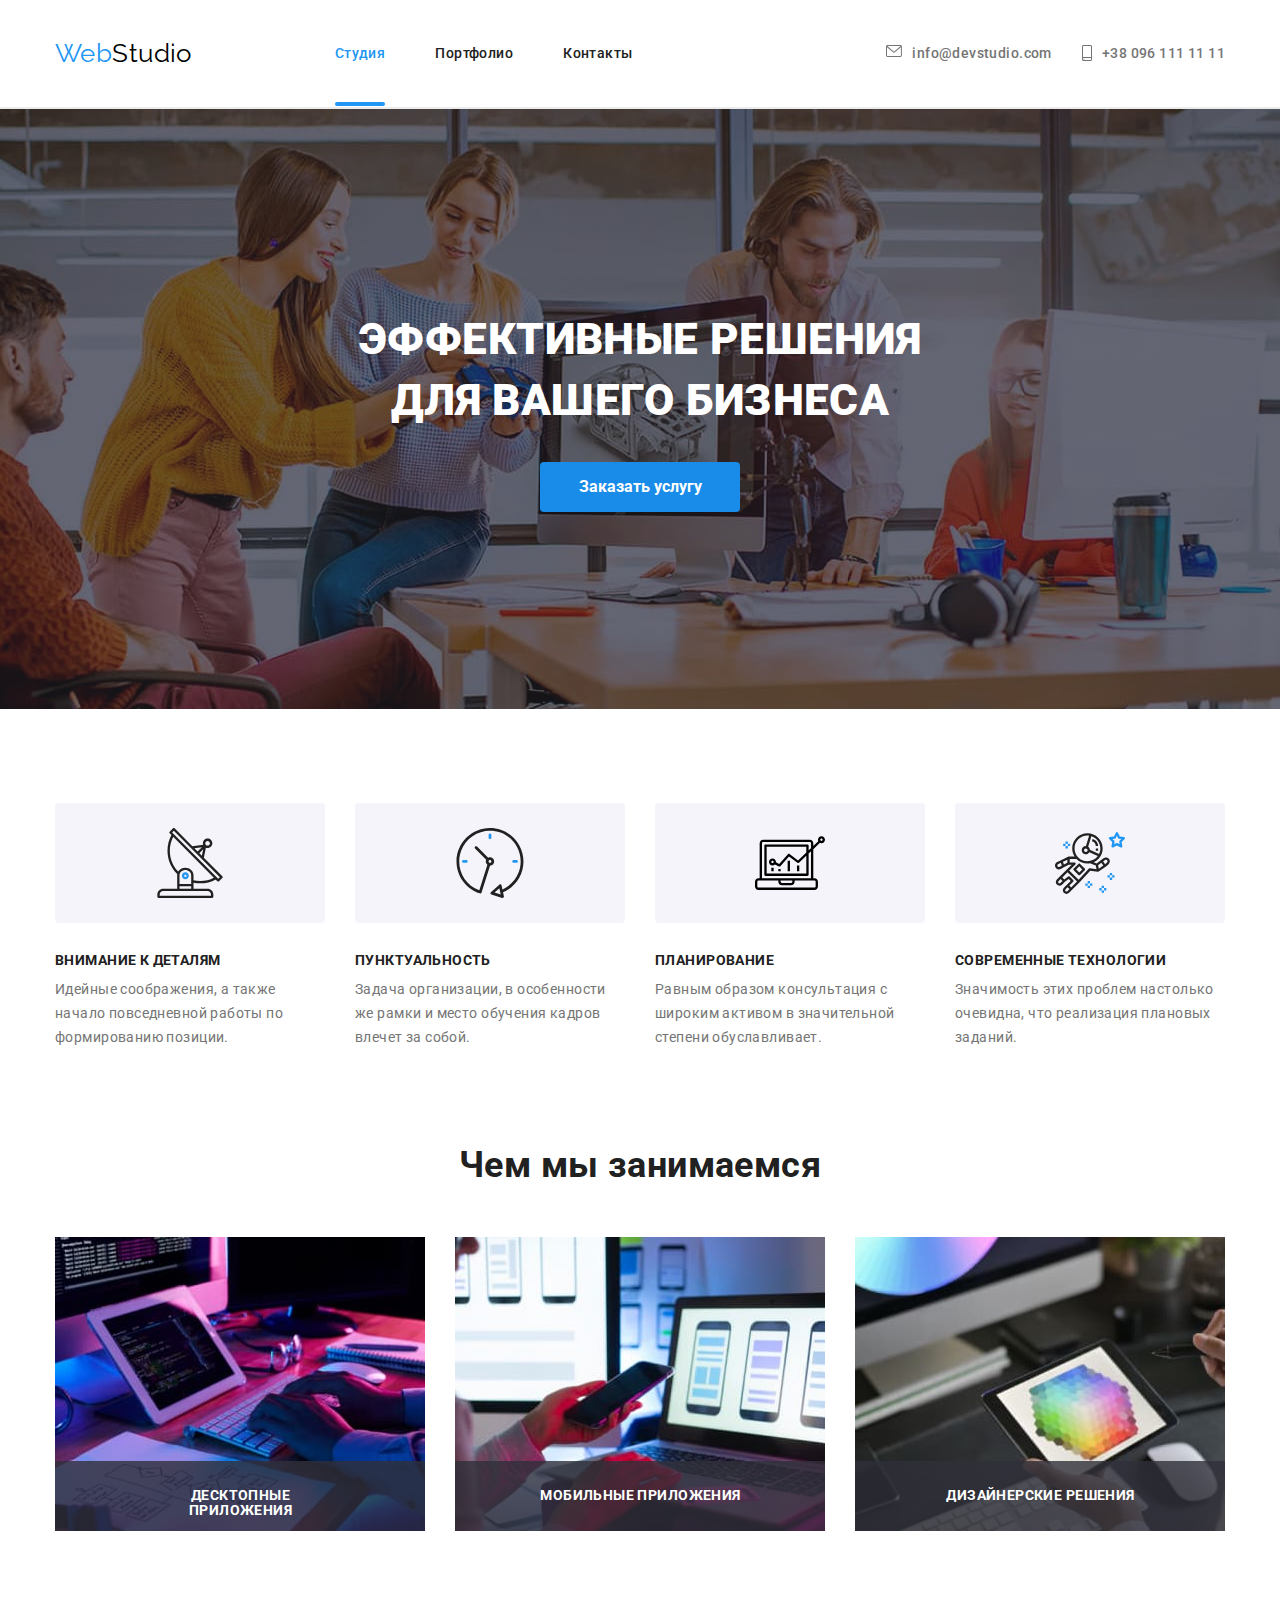
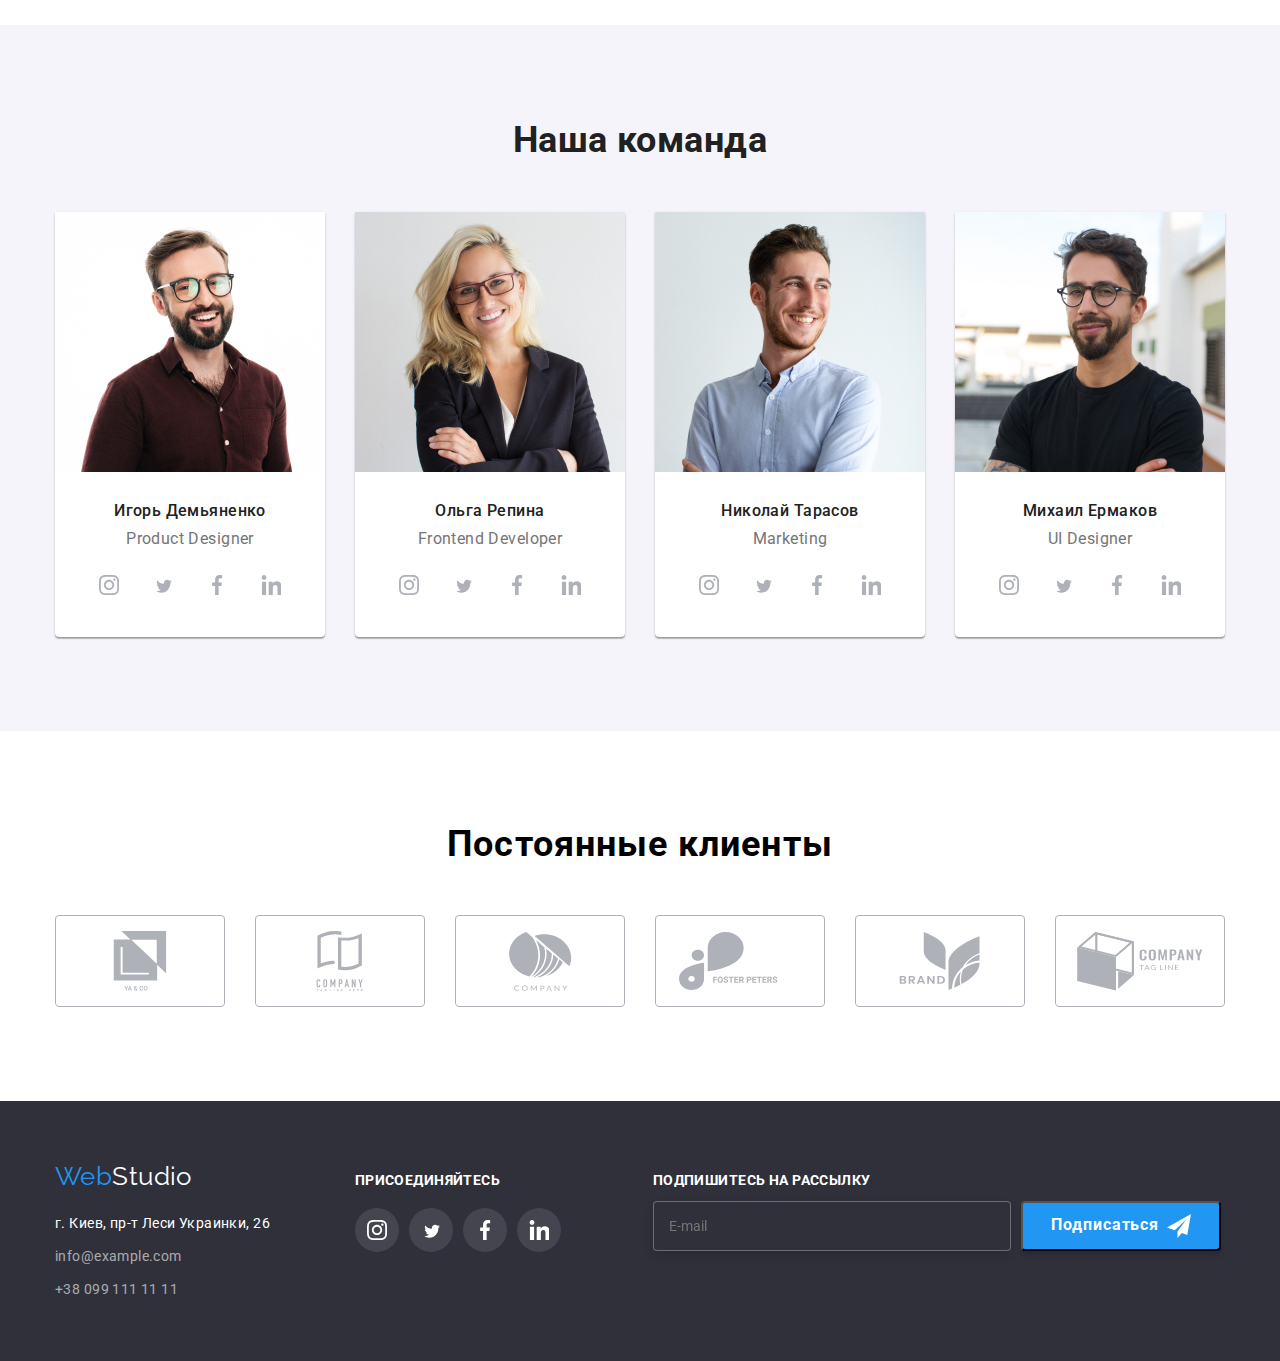
==== index.html @ 9913a334 "Initial commit" ====
<!DOCTYPE html>
<html lang="ru">
    <head>
        <meta charset="UTF-8" />
        <meta http-equiv="X-UA-Compatible" content="IE=edge" />
        <meta name="viewport" content="width=device-width, initial-scale=1.0" />
        <title>Студия</title>
        <link rel="preconnect" href="https://fonts.googleapis.com" />
        <link rel="preconnect" href="https://fonts.gstatic.com" crossorigin />
        <link
            href="https://fonts.googleapis.com/css2?family=Raleway:wght@700&family=Roboto:wght@400;500;700;900&display=swap"
            rel="stylesheet"
        />
        <link
            rel="stylesheet"
            href="https://cdnjs.cloudflare.com/ajax/libs/modern-normalize/1.1.0/modern-normalize.min.css"
        />
        <link rel="stylesheet" href="./css/styles.css" />
    </head>
    <body class="body">
        <!--шапка профиля-->
        <header class="header">
            <div class="container header-container">
                <nav class="main-nav">
                    <a href="./index.html" class="logo"
                        ><span class="accent">Web</span>Studio</a
                    >
                    <ul class="site-nav list">
                        <li class="item">
                            <a href="./index.html" class="link-current link"
                                >Студия</a
                            >
                        </li>
                        <li class="item">
                            <a href="./portfolio.html" class="link">
                                Портфолио</a
                            >
                        </li>
                        <li class="item">
                            <a href="" class="link">Контакты</a>
                        </li>
                    </ul>
                </nav>
                <ul class="auth-nav list">
                    <li class="auth-item">
                        <a href="mailto:info@devstudio.com" class="mail">
                            <svg class="auth-icon" width="16" height="12">
                                <use
                                    href="./images-studio/icons.svg#icon-mail"
                                ></use></svg
                            >info@devstudio.com</a
                        >
                    </li>
                    <li class="auth-item">
                        <a href="tel:+380961111111" class="phone"
                            ><svg class="auth-icon" width="10" height="16">
                                <use
                                    href="./images-studio/icons.svg#icon-smartphone"
                                ></use></svg
                            >+38 096 111 11 11</a
                        >
                    </li>
                </ul>
            </div>
        </header>
        <!--Герой-->
        <main>
            <div class="overlay-hero">
                <section class="hero">
                    <div class="container hero-container">
                        <h1 class="hero-title">
                            ЭФФЕКТИВНЫЕ РЕШЕНИЯ<br />
                            ДЛЯ ВАШЕГО БИЗНЕСА
                        </h1>
                        <button
                            type="button"
                            class="hero-button"
                            data-modal-open
                        >
                            Заказать услугу
                        </button>
                    </div>
                </section>
            </div>
            <!--Особенности-->
            <section class="section-feature">
                <div class="container">
                    <ul class="feature-list list">
                        <li class="item">
                            <div class="feature-box">
                                <svg class="feature-item">
                                    <use
                                        href="./images-studio/icons.svg#icon-antenna"
                                    ></use>
                                </svg>
                            </div>
                            <h3 class="title">Внимание к деталям</h3>
                            <p>
                                Идейные соображения, а также начало повседневной
                                работы по формированию позиции.
                            </p>
                        </li>
                        <li class="item">
                            <div class="feature-box">
                                <svg class="feature-item">
                                    <use
                                        href="./images-studio/icons.svg#icon-clock"
                                    ></use>
                                </svg>
                            </div>
                            <h3 class="title">Пунктуальность</h3>
                            <p>
                                Задача организации, в особенности же рамки и
                                место обучения кадров влечет за собой.
                            </p>
                        </li>
                        <li class="item">
                            <div class="feature-box">
                                <svg class="feature-item">
                                    <use
                                        href="./images-studio/icons.svg#icon-diagram"
                                    ></use>
                                </svg>
                            </div>
                            <h3 class="title">Планирование</h3>
                            <p>
                                Равным образом консультация с широким активом в
                                значительной степени обуславливает.
                            </p>
                        </li>
                        <li class="item">
                            <div class="feature-box">
                                <svg class="feature-item">
                                    <use
                                        href="./images-studio/icons.svg#icon-astronaut"
                                    ></use>
                                </svg>
                            </div>
                            <h3 class="title">Современные технологии</h3>
                            <p>
                                Значимость этих проблем настолько очевидна, что
                                реализация плановых заданий.
                            </p>
                        </li>
                    </ul>
                </div>
            </section>
            <!--чем мы занимаемся-->
            <section class="section works">
                <div class="container works-container">
                    <h2 class="works-title">Чем мы занимаемся</h2>
                    <ul class="works-list list">
                        <li class="works-cover">
                            <div class="works-text">
                                <p>Десктопные приложения</p>
                            </div>
                            <img
                                src="./images-studio/box1.jpg"
                                alt="создание сайтов"
                                width="370"
                                height="294"
                            />
                        </li>
                        <li class="works-cover">
                            <div class="works-text">
                                <p>Мобильные приложения</p>
                            </div>
                            <img
                                src="./images-studio/box2.jpg"
                                alt="десктоп версия"
                                width="370"
                                height="294"
                            />
                        </li>
                        <li class="works-cover">
                            <div class="works-text">
                                <p>Дизайнерские решения</p>
                            </div>
                            <img
                                src="./images-studio/box3.jpg"
                                alt="мобильная игры"
                                width="370"
                                height="294"
                            />
                        </li>
                    </ul>
                </div>
            </section>
            <!--наша команда-->
            <section class="section team">
                <div class="container team-container">
                    <h2 class="team-title">Наша команда</h2>
                    <ul class="team-list list">
                        <li class="team-card">
                            <img
                                src="./images-studio/1.jpg"
                                alt="мужчина в очках"
                                width="270"
                            />
                            <div class="team-wrap">
                                <h3 class="team-item">Игорь Демьяненко</h3>
                                <p class="description">Product Designer</p>
                                <ul class="master-social-list">
                                    <li class="master-social-item">
                                        <a href="" class="master-social-link">
                                            <svg
                                                class="master-social-icon"
                                                width="20"
                                                height="20"
                                            >
                                                <use
                                                    href="./images-studio/icons.svg#icon-instagram"
                                                ></use>
                                            </svg>
                                        </a>
                                    </li>
                                    <li class="master-social-item">
                                        <a href="" class="master-social-link">
                                            <svg
                                                class="master-social-icon"
                                                width="20"
                                                height="20"
                                            >
                                                <use
                                                    href="./images-studio/icons.svg#icon-twitter"
                                                ></use>
                                            </svg>
                                        </a>
                                    </li>
                                    <li class="master-social-item">
                                        <a href="" class="master-social-link">
                                            <svg
                                                class="master-social-icon"
                                                width="20"
                                                height="20"
                                            >
                                                <use
                                                    href="./images-studio/icons.svg#icon-facebook"
                                                ></use>
                                            </svg>
                                        </a>
                                    </li>
                                    <li class="master-social-item">
                                        <a href="" class="master-social-link">
                                            <svg
                                                class="master-social-icon"
                                                width="20"
                                                height="20"
                                            >
                                                <use
                                                    href="./images-studio/icons.svg#icon-linkedin"
                                                ></use>
                                            </svg>
                                        </a>
                                    </li>
                                </ul>
                            </div>
                        </li>
                        <li class="team-card">
                            <img
                                src="./images-studio/2.jpg"
                                alt="девушка блондинка"
                                width="270"
                            />
                            <div class="team-wrap">
                                <h3 class="team-item">Ольга Репина</h3>
                                <p class="description">Frontend Developer</p>
                                <ul class="master-social-list">
                                    <li class="master-social-item">
                                        <a href="" class="master-social-link">
                                            <svg
                                                class="master-social-icon"
                                                width="20"
                                                height="20"
                                            >
                                                <use
                                                    href="./images-studio/icons.svg#icon-instagram"
                                                ></use>
                                            </svg>
                                        </a>
                                    </li>
                                    <li class="master-social-item">
                                        <a href="" class="master-social-link">
                                            <svg
                                                class="master-social-icon"
                                                width="20"
                                                height="20"
                                            >
                                                <use
                                                    href="./images-studio/icons.svg#icon-twitter"
                                                ></use>
                                            </svg>
                                        </a>
                                    </li>
                                    <li class="master-social-item">
                                        <a href="" class="master-social-link">
                                            <svg
                                                class="master-social-icon"
                                                width="20"
                                                height="20"
                                            >
                                                <use
                                                    href="./images-studio/icons.svg#icon-facebook"
                                                ></use>
                                            </svg>
                                        </a>
                                    </li>
                                    <li class="master-social-item">
                                        <a href="" class="master-social-link">
                                            <svg
                                                class="master-social-icon"
                                                width="20"
                                                height="20"
                                            >
                                                <use
                                                    href="./images-studio/icons.svg#icon-linkedin"
                                                ></use>
                                            </svg>
                                        </a>
                                    </li>
                                </ul>
                            </div>
                        </li>
                        <li class="team-card">
                            <img
                                src="./images-studio/3.jpg"
                                alt="парень в рубашке"
                                width="270"
                            />
                            <div class="team-wrap">
                                <h3 class="team-item">Николай Тарасов</h3>
                                <p class="description">Marketing</p>
                                <ul class="master-social-list">
                                    <li class="master-social-item">
                                        <a href="" class="master-social-link">
                                            <svg
                                                class="master-social-icon"
                                                width="20"
                                                height="20"
                                            >
                                                <use
                                                    href="./images-studio/icons.svg#icon-instagram"
                                                ></use>
                                            </svg>
                                        </a>
                                    </li>
                                    <li class="master-social-item">
                                        <a href="" class="master-social-link">
                                            <svg
                                                class="master-social-icon"
                                                width="20"
                                                height="20"
                                            >
                                                <use
                                                    href="./images-studio/icons.svg#icon-twitter"
                                                ></use>
                                            </svg>
                                        </a>
                                    </li>
                                    <li class="master-social-item">
                                        <a href="" class="master-social-link">
                                            <svg
                                                class="master-social-icon"
                                                width="20"
                                                height="20"
                                            >
                                                <use
                                                    href="./images-studio/icons.svg#icon-facebook"
                                                ></use>
                                            </svg>
                                        </a>
                                    </li>
                                    <li class="master-social-item">
                                        <a href="" class="master-social-link">
                                            <svg
                                                class="master-social-icon"
                                                width="20"
                                                height="20"
                                            >
                                                <use
                                                    href="./images-studio/icons.svg#icon-linkedin"
                                                ></use>
                                            </svg>
                                        </a>
                                    </li>
                                </ul>
                            </div>
                        </li>
                        <li class="team-card">
                            <img
                                src="./images-studio/4.jpg"
                                alt="мужчина в очках"
                                width="270"
                            />
                            <div class="team-wrap">
                                <h3 class="team-item">Михаил Ермаков</h3>
                                <p class="description">UI Designer</p>
                                <ul class="master-social-list">
                                    <li class="master-social-item">
                                        <a href="" class="master-social-link">
                                            <svg
                                                class="master-social-icon"
                                                widht="20"
                                                height="20"
                                            >
                                                <use
                                                    href="./images-studio/icons.svg#icon-instagram"
                                                ></use>
                                            </svg>
                                        </a>
                                    </li>
                                    <li class="master-social-item">
                                        <a href="" class="master-social-link">
                                            <svg
                                                class="master-social-icon"
                                                width="20"
                                                height="20"
                                            >
                                                <use
                                                    href="./images-studio/icons.svg#icon-twitter"
                                                ></use>
                                            </svg>
                                        </a>
                                    </li>
                                    <li class="master-social-item">
                                        <a href="" class="master-social-link">
                                            <svg
                                                class="master-social-icon"
                                                width="20"
                                                height="20"
                                            >
                                                <use
                                                    href="./images-studio/icons.svg#icon-facebook"
                                                ></use>
                                            </svg>
                                        </a>
                                    </li>
                                    <li class="master-social-item">
                                        <a href="" class="master-social-link">
                                            <svg
                                                class="master-social-icon"
                                                width="20"
                                                height="20"
                                            >
                                                <use
                                                    href="./images-studio/icons.svg#icon-linkedin"
                                                ></use>
                                            </svg>
                                        </a>
                                    </li>
                                </ul>
                            </div>
                        </li>
                    </ul>
                </div>
            </section>
            <!--постоянные клиенты-->
            <section class="section-clients">
                <div class="clients container">
                    <h2 class="clients-title">Постоянные клиенты</h2>
                    <ul class="clients list">
                        <li class="clients-item">
                            <a href="" class="clients-link">
                                <svg
                                    class="clients-icon"
                                    width="106"
                                    height="60"
                                >
                                    <use
                                        href="./images-studio/icons.svg#icon-group"
                                    ></use>
                                </svg>
                            </a>
                        </li>
                        <li class="clients-item">
                            <a href="" class="clients-link">
                                <svg
                                    class="clients-icon"
                                    widht="106"
                                    height="60"
                                >
                                    <use
                                        href="./images-studio/icons.svg#icon-group3"
                                    ></use>
                                </svg>
                            </a>
                        </li>
                        <li class="clients-item">
                            <a href="" class="clients-link">
                                <svg
                                    class="clients-icon"
                                    widht="106"
                                    height="60"
                                >
                                    <use
                                        href="./images-studio/icons.svg#icon-group1"
                                    ></use>
                                </svg>
                            </a>
                        </li>
                        <li class="clients-item">
                            <a href="" class="clients-link">
                                <svg
                                    class="clients-icon"
                                    widht="106"
                                    height="60"
                                >
                                    <use
                                        href="./images-studio/icons.svg#icon-group4"
                                    ></use>
                                </svg>
                            </a>
                        </li>
                        <li class="clients-item">
                            <a href="" class="clients-link">
                                <svg
                                    class="clients-icon"
                                    widht="106"
                                    height="60"
                                >
                                    <use
                                        href="./images-studio/icons.svg#icon-group2"
                                    ></use>
                                </svg>
                            </a>
                        </li>
                        <li class="clients-item">
                            <a href="clients-icon" class="clients-link">
                                <svg
                                    class="clients-icon"
                                    widht="106"
                                    height="60"
                                >
                                    <use
                                        href="./images-studio/icons.svg#icon-group5"
                                    ></use>
                                </svg>
                            </a>
                        </li>
                    </ul>
                </div>
            </section>
        </main>
        <!-- подвал-->
        <footer class="footer">
            <div class="container footer-container">
                <div>
                    <a href="/" class="logo"
                        ><span class="accent">Web</span>Studio</a
                    >
                    <address>
                        <p class="footer-address">
                            г. Киев, пр-т Леси Украинки, 26
                        </p>
                        <a href="mailto:info@example.com" class="footer-mail"
                            >info@example.com</a
                        >
                        <a href="tel:+380991111111" class="footer-phone"
                            >+38 099 111 11 11</a
                        >
                    </address>
                </div>
                <div class="footer-join">
                    <p class="join-title">ПРИСОЕДИНЯЙТЕСЬ</p>
                    <ul class="footer master-social-list">
                        <li class="master-social-item">
                            <a href="" class="master-social-link">
                                <svg
                                    class="master-social-icon"
                                    width="20"
                                    height="20"
                                >
                                    <use
                                        href="./images-studio/icons.svg#icon-instagram"
                                    ></use>
                                </svg>
                            </a>
                        </li>
                        <li class="master-social-item">
                            <a href="" class="master-social-link">
                                <svg
                                    class="master-social-icon"
                                    width="20"
                                    height="20"
                                >
                                    <use
                                        href="./images-studio/icons.svg#icon-twitter"
                                    ></use>
                                </svg>
                            </a>
                        </li>
                        <li class="master-social-item">
                            <a href="" class="master-social-link">
                                <svg
                                    class="master-social-icon"
                                    width="20"
                                    height="20"
                                >
                                    <use
                                        href="./images-studio/icons.svg#icon-facebook"
                                    ></use>
                                </svg>
                            </a>
                        </li>
                        <li class="master-social-item">
                            <a href="" class="master-social-link">
                                <svg
                                    class="master-social-icon"
                                    width="20"
                                    height="20"
                                >
                                    <use
                                        href="./images-studio/icons.svg#icon-linkedin"
                                    ></use>
                                </svg>
                            </a>
                        </li>
                    </ul>
                </div>
                <div class="subscribe">
                    <p class="subscribe-title">Подпишитесь на рассылку</p>
                    <form class="subscribe-form">
                        <label class="subscribe-label">
                            <input
                                type="mail"
                                name="mail"
                                class="subscribe-input"
                                placeholder="E-mail"
                                required
                            />
                        </label>
                        <button class="submit" type="submit">
                            Подписаться<svg
                                class="tg-icon"
                                width="24"
                                height="24"
                            >
                                <use
                                    href="./symbol-defs.svg#icon-telegram"
                                ></use>
                            </svg>
                        </button>
                    </form>
                </div>
            </div>
        </footer>
        <div class="backdrop is-hidden" data-modal>
            <div class="modal">
                <button class="btn-close" type="submit" data-modal-close>
                    <svg class="close-icon" width="18" height="18">
                        <use
                            href="./images-studio/icons.svg#icon-close-black"
                        ></use>
                    </svg>
                </button>
                <form action="#" class="form-conect">
                    <p class="form-title">
                        Оставьте свои данные, мы вам перезвоним
                    </p>
                    <div class="form-modal">
                        <label for="name" class="label">Имя</label>
                        <div class="input-wrap">
                            <input
                                class="input-form"
                                type="text"
                                name="name"
                                id="name"
                                required
                            /><svg class="input-icon" width="18" height="18">
                                <use
                                    href="./images-studio/icons.svg#icon-person-black"
                                ></use>
                            </svg>
                        </div>
                    </div>
                    <div class="form-modal">
                        <label for="tel" class="label">Телефон</label>
                        <div class="input-wrap">
                            <input
                                class="input-form"
                                type="tel"
                                name="tel"
                                id="tel"
                                required
                            /><svg class="input-icon" width="18" height="18">
                                <use
                                    href="./images-studio/icons.svg#icon-phone-black"
                                ></use>
                            </svg>
                        </div>
                    </div>
                    <div class="form-modal">
                        <label for="mail" class="label">Почта</label>
                        <div class="input-wrap">
                            <input
                                class="input-form"
                                type="email"
                                name="mail"
                                id="mail"
                            /><svg class="input-icon" width="18" height="18">
                                <use
                                    href="./images-studio/icons.svg#icon-email-black"
                                ></use>
                            </svg>
                        </div>
                    </div>
                    <div class="form-modal">
                        <label for="comment" class="label">Комментарий</label>
                        <textarea
                            name="comment"
                            class="comment"
                            id="comment"
                            placeholder="Введите текст"
                        ></textarea>
                    </div>
                    <div class="form-modal">
                        <input
                            type="checkbox"
                            class="modal-checkbox visually-hidden"
                            name="agree"
                            id="agree"
                        />
                        <label for="agree" class="checktext">
                            <span
                                ><svg class="icon-check" width="16" height="15">
                                    <use
                                        href="./images-studio/icons.svg#icon-check"
                                    ></use></svg></span
                            >Соглашаюсь с рассылкой и принимаю<a class="agree-link">Условия
                            договора<a></label
                        >
                    </div>
                    <button class="button-send" type="submit">Отправить</button>
                </form>
            </div>
        </div>
        <!-- SKRIPT -->
        <script src="./js/modal.js"></script>
    </body>
</html>
---- css/styles.css ----
:root {
  --primary-text-color: #757575;
  --title-text-color: #212121;
  --accent-color: #2196f3;
  --background-button: #188ce8;
  --white-color: #ffffff;
  --icon-clr: ##AFB1B8;

  --background-color: #e5e5e5;
  --hero-background-color: #2f303a;
  --second-accent-color: #000000;
  --filter-background: #f5f4fa;
  
}
html {
  box-sizing: border-box;
}
*,
*::after,
*::before {
    box-sizing: inherit;
}
body {
    background-color: var(--white-color);
    color: var(--primary-text-color);
    font-family: Roboto, sans-serif;
    letter-spacing: 0.03em;
    font-weight: 400;
    font-size: 14px;
    line-height: 1.7;
}
/* ------утилиты----- */
.list {
    list-style: none;
    padding: 0;
    margin: 0;
}
button, input, a {
    outline: none;
    cursor: pointer;
}
h1,h2,h3,h4,p,ul{
    margin-top: 0;
    margin-bottom: 0;
}
img {
  display: block;
}
/* ----------conteiner--------------- */
.container {
    width: 1200px;
    padding-left: 15px;
    padding-right: 15px;
    margin-left: auto;
    margin-right: auto;
}
/* site nav */
.logo {
    color: var(--second-accent-color);
    font-family: Raleway, cursive;
    font-size: 26px;
    line-height: 1.2;
    text-decoration: none;
    margin-right: 93px;
    transition-property: color;
    transition-duration: 250ms;
    transition-timing-function: cubic-bezier(0.4, 0, 0.2, 1);
}
.logo:hover,
.logo:focus {
    color: var(--accent-color);
}
.accent {
    color: var(--accent-color);
}
/* ----------HEDER-------- */
.header-container {
    display: flex;
    justify-content: space-between;
}
.header {
    padding-top: 25px;
    padding-bottom: 25px;
    border-bottom: 2px solid #ECECEC;
}
/* ------------main  NAV----------------- */
.main-nav {
    display: flex;
    align-items: center;
}
/* ------------SITE NAV----------------- */
.site-nav {
    display: flex;
    justify-content: space-between;
}
.site-nav .item {
    margin-left: 50px;
}
.site-nav .link {
    display: block;
    padding: 20px 0 20px 0;
}
.site-nav .link,
.auth-nav .mail,
.auth-nav .phone,
.site-nav .link-current {
    color: var(--title-text-color);
    font-weight: 500;
    font-size: 14px;
    line-height: 1.2;
    text-decoration: none;
    transition-property: color;
    transition-duration: 250ms;
    transition-timing-function: cubic-bezier(0.4, 0, 0.2, 1);
}

.site-nav .link-current {
    color: var(--accent-color);
    position: relative;
}
.site-nav .link:hover,
.site-nav .link:focus,
.link-current:hover,
.link-current:focus {
    color: var(--accent-color);
}
.link-current::after {
    position: absolute;
    content: "";
    border-color: var(--accent-color);
    background-color: var(--accent-color);
    display: block;
    width: 100%;
    height: 4px;
    bottom: -24px;
    
    
    border-radius: 2px; 
}
/* ------------AUTH-NAV----------------- */
.auth-nav {
    display: flex;
    margin-left: auto;
    align-items: center;

}
.auth-nav .item + .item {
    margin-left: 50px;
    display: flex;
}
.auth-nav .mail,
.auth-nav .phone {
    color: var(--primary-text-color);
    text-decoration: none;
    display: flex;
    fill: currentColor;
    padding: 20px 0 20px 0;
    transition-property: color;
    transition-duration: 250ms;
    transition-timing-function: cubic-bezier(0.4, 0, 0.2, 1);
}
.auth-item .mail:focus,
.auth-item .mail:hover,
.auth-item .phone:focus,
.auth-item .phone:hover {
    color: var(--accent-color);
    
}
.auth-item {
    margin-right: 30px;
    
}
.auth-item:last-child {
    margin-right: 0;
}

.auth-icon {
    margin-right: 10px;
}
------------HERO-----------------
.hero {
    display: flex;
    text-align: center;
    padding-bottom: 200px;
    border: 1px solid #ECECEC;
}
.hero-container {
    padding-top: 200px;
}
.overlay-hero {
    margin-left: auto;
    margin-right: auto;
    max-width: 1600px;
    height: 600px;
    background-color: var(--hero-background-color);
    background-image: linear-gradient(rgba(47, 48, 58, 0.4),
    rgba(47, 48, 58, 0.4)),
    url(../images-studio/bgheaderimg.jpg);
    background-repeat: no-repeat;
    background-size: cover;
    background-position: center;
} 
.hero-title {
    margin-top: 0;
    margin-bottom: 30px;
    color: var(--white-color);
    font-weight: 900;
    font-size: 44px;
    line-height: 1.4;
    text-align: center;
}
.hero-button {
    display: block;
    border-radius: 4px;
    border: 4px transparent;
    color: var(--white-color);
    background-color: var(--background-button);
    width: 200px;
    height: 50px;
    font-family: inherit;
    font-weight: 700;
    font-size: 16px;
    line-height: 1.8;
    margin: 0 auto;
    transition-property: background-color, 
    color, 2250ms cubic-bezier(0.4, 0, 0.2, 1);
}
.hero-button:hover,
.hero-button:focus {
    color: var(--accent-color);
    background-color: var(--white-color);
} 
/* --------------backdrop------- */
.backdrop {
    position: fixed;
    left: 0px;
    top: 0px;
    width: 100%;
    height: 100%;
    
    background-color: rgba(0, 0, 0, 0.2);
    transition: opacity 300ms linear;
}
.backdrop.is-hidden {
    visibility: hidden;
    pointer-events: none;
    opacity: 0;
}
/* ----------modal----- */
.modal {
    position: absolute;
    top: 50%;
    left: 50%;
    transform: translate(-50%, -50%);
    padding: 40px;
    width: 528px;
    min-height: 581px;

    background-color: var(--white-color);
    box-shadow: 0px 1px 3px rgba(0, 0, 0, 0.12),
    0px 1px 1px rgba(0, 0, 0, 0.14),
    0px 2px 1px rgba(0, 0, 0, 0.2);
    border-radius: 4px;
}
.btn-close {
    position: absolute;
    right: 10px;
    top: 10px;
    width: 30px;
    height: 30px;
    padding: 8px;
    border-radius: 50%;
    background: var(--white-color);
    border: 1px solid rgba(0, 0, 0, 0.1);
    display: flex;
    justify-content: center;
    align-items: center;
    outline: none;
}
.form-conect {
    width: 448px;
    min-height: 342px;
    transition: border 250ms ;
}
.form-title {
    width: 448px;
    height: 23px;
    margin-bottom: 12px;
    font-weight: 700;
    font-size: 20px;
    line-height: 1.1;
    text-align: center;
    letter-spacing: 0.03em;
    color: var(--second-accent-color);
    top: 40px;
    left: 40px;
}
.label {
    display: block;
    position: relative;
}
.input-form,
.comment {
    padding-left: 40px;
    width: 100%;
    height: 40px;
    border:  1px solid rgba(33, 33, 33, 0.2);
    border-radius: 4px;
    transition: border 250ms cubic-bezier(0.4, 0, 0.2, 1);
}
.input-form:focus,
.comment:focus {
    border: 1px solid var(--accent-color);
    
}
.input-form:focus +.input-icon {
    fill: var(--accent-color);
}
.form-modal {
    margin-bottom: 10px;
}

.comment {
    outline: none;
    resize: none;
    height: 120px;
    padding: 15px;
    font-size: 14px;
    line-height: 1.1px;
    letter-spacing: 0.01em;
    color: rgba(117, 117, 117, 0.5);
}
.comment::placeholder {
    font-weight: 400;
    font-size: 14px;
    line-height: 1.1px;
    letter-spacing: 0.01em;
    color: rgba(117, 117, 117, 0.5);
}
.input-wrap {
    position: relative;
}
.input-icon {
    position: absolute;
    width: 18px;
    height: 18px;
    top: 50%;
    left: 15px;
    transform: translateY(-50%);
    fill: var(--second-accent-color);
}
.checktext {
    font-size: 14px;
    line-height: 1.7;
    color: var(--primary-text-color);
    display: flex;
    align-items: center;
    margin-left: 8px;
    margin-top: 10px;
    margin-bottom: 30px;
}
.checktext span {
    width: 16px;
    height: 15px;
    border: 2px solid var(--title-text-color);
    border-radius: 2px;
    margin-right: 5px;
    display: flex;
    align-items: center;
    justify-content: center;
}
.modal-checkbox:checked + .checktext svg{
    fill: var(--white-color);
    background-color: var(--accent-color);
} 
.modal-checkbox:checked + .checktext span{
    background-color: var(--accent-color);
    border-color: transparent;
}
.icon-check {
    fill: transparent;
}
.modal-checkbox.visually-hidden {
    visibility: hidden;
    position: absolute;
}
.agree-link {
    color: var(--accent-color);
    text-decoration: underline;
}
.button-send {
    display: flex; 
    align-items: center; 
    justify-content: center; 
    width: 200px;
    height: 50px;
    margin: 0 auto;
    outline: none;
    background-color: var(--accent-color);
    font-weight: 700;
    font-size: 16px;
    line-height: 1.8;
    letter-spacing: 0.06em;
    color: var(--white-color);
    border-color: transparent;
    box-shadow: 
    0px 1px 3px rgba(0, 0, 0, 0.12),
    0px 1px 1px rgba(0, 0, 0, 0.14),
    0px 2px 1px rgba(0, 0, 0, 0.2);
    border-radius: 4px;
    cursor: pointer;
    transition: box-shadow 
    250ms cubic-bezier(0.4, 0, 0.2, 1);
}
.button-send:hover,
.button-send:focus {
    box-shadow: (0px 4px 4px rgba(0, 0, 0, 0.25));
}
/* ------------SECTION----------------- */
.section {
    padding: 94px 0px;
} 
.section .title {
    color: var(--title-text-color);
    font-weight: 700;
    font-size: 14px;
    line-height: 1.1;
}
/* ---------------FETURES-------------- */
.section-feature {
    padding: 94px 0px;
}
.feature-list .title {
    color: var(--title-text-color);
    font-weight: 700;
    font-size: 14px;
    line-height: 1.1;
    text-transform: uppercase;
    margin-bottom: 10px;
}
.feature-list {
    display: flex;
    flex-direction: row;
    flex-wrap: nowrap; 
}
.feature-list .item {
    width: 270px;
    margin-right: 30px;
}
  .feature-list .item:last-child {
    margin-right: 0px;
}
.feature-box {
    margin-bottom: 30px;
    height: 120px;
    display: flex;
    justify-content: center;
    align-items: center;
    background: #F5F4FA;
    border-radius: 4px; 
}
.feature-item {
    width: 70px;
    height: 70px;
}
/* ---------------WORK -------------- */
.works {
    padding-top: 0px;
}
.works-title,
.team-title {
    color: var(--title-text-color);
    font-weight: 700;
    font-size: 36px;
    line-height: 1.2;
    text-align: center;
    margin-bottom: 50px;
}
.works-list {
    display: flex;
    justify-content: space-between;
}
.works-cover {
    position: relative;
    display: flex;
    justify-content: center;
    align-items: center;
    
}
.works-text {
    position: absolute;
    left: 100px;
    font-weight: 700;
    font-size: 14px;
    line-height: 1.1;
    text-align: center;
    letter-spacing: 0.03em;
    text-align: center;
    background-color: rgba(47, 48, 58, 0.8);
    text-transform: uppercase;
    color: #FFFFFF;
    width: 370px;
    height: 70px;
    left: 0;
    bottom: 0; 
    padding: 27px 82px 27px 83px;
}

.overlay {
    position: absolute;
    top: 0;
    width: 100%;
    height: 100%;
    color: var(--white-color);
    background: rgba(33, 150, 243, 0.9);
    padding: 63px 24px;
    transform: translateY(100%);
    transition: transform 250ms;
    transition-duration: cubic-bezier(0.4, 0, 0.2, 1);
} 
/* ------------TEAM--------- */
.team {
    display: flex;
    padding-top: 94px;
    padding-bottom: 94px;
    background-color: #F5F4FA;
    margin-bottom: 0;
}
.team-card {
    background-color: var(--white-color);
    margin-right: 30px;
    border-radius: 0px 0px 4px 4px;
    box-shadow: 0px 1px 3px
    rgba(0, 0, 0, 0.12),
    0px 1px 1px rgba(0, 0, 0, 0.14),
    0px 2px 1px rgba(0, 0, 0, 0.2);
}
.team-card:last-child {
    margin-right: 0px;
}
.team-list {
    display: flex;
}
.team-wrap {
    border-radius: 0px 0px 4px 4px;
    padding-top: 30px;
    padding-bottom: 30px;
}
.team-item {
    color: var(--title-text-color);
    font-weight: 500;
    font-size: 16px;
    line-height: 1.1;
    margin-bottom: 10px;
    text-align: center;
}
.description {
    font-size: 16px;
    line-height: 1.1;
    text-align: center;
    margin-bottom: 16px;
}
.master-social-list {
    display: flex;
    list-style: none;
    align-items: center;
    padding-left: 32px;
}
.master-social-item {
    margin-right: 10px;
}
.master-social-item:last-child {
    margin-right: 0px;
}
.master-social-link {
    width: 44px;
    height: 44px;
    border-radius: 50%;
    display: flex; 
    background-color: var(--white-color);
    justify-content: center;
    align-items: center;
    color: var(--white-color);  
    transition-property: background-color;
    transition-duration: 250ms;
    transition-timing-function: cubic-bezier(0.4, 0, 0.2, 1);
}
.master-social-icon {
    fill: #AFB1B8;
    
}
.master-social-link:hover,
.master-social-link:focus {
    background-color: var(--accent-color);
}
.master-social-link:hover svg,
.master-social-link:focus svg {
    fill: var(--white-color);
}
/* --------------CLIENTS---------------------- */
.section-clients {
    padding-top: 94px;
    padding-bottom: 94px;
}
.clients-title {
    text-align: center;
    margin-bottom: 50px;
    font-weight: 700;
    font-size: 36px;
    line-height: 1.1;
    letter-spacing: 0.03em;
    color: var(--second-accent-color);
}
.clients .list {
    display: flex;
}
.clients-item {
    margin-right: 30px; 
}
.clients-link {
    display: flex;
    justify-content: center;
    align-items: center;
    width: 170px;
    height: 92px;
    border: 1px solid #AFB1B8;
    border-radius: 4px;
    fill: #AFB1B8;
    transition-property: fill, border-color;
    transition-duration: 250ms;
    transition-timing-function: cubic-bezier(0.4, 0, 0.2, 1);
}
.clients-item:last-child {
    margin-right: 0;
}
.clients-link:hover,
.clients-link:focus,
.clients-icon:hover,
.clients-icon:focus {
    fill: var(--accent-color);
    border-color: var(--accent-color); 
}
/* ---------------FOOTER-------------- */
.footer-container {
    display: flex;
    align-items: baseline;
}
.footer {
    background-color: var(--hero-background-color);
    padding-top: 60px;
    padding-bottom: 60px;
}
.footer .logo {
    color: var(--white-color);
    margin-bottom: 20px;
    display: flex;
    text-decoration: none;
    transition-property: color;
    transition-duration: 250ms;
    transition-timing-function: cubic-bezier(0.4, 0, 0.2, 1);
}
.footer .logo:hover {
    color: var(--accent-color);
}
.footer-address,
.footer-mail,
.footer-phone {
    color: var(--white-color);
    font-style: normal;
    font-size: 14px;
    line-height: 1.7;
}
.footer-mail,
.footer-phone {
    color: rgba(255, 255, 255, 0.6);
    display: block;
    text-decoration: none;
    transition-property: color;
    transition-duration: 250ms;
    transition-timing-function: cubic-bezier(0.4, 0, 0.2, 1);
}
.footer-mail:hover,
.footer-phone:hover,
.footer-mail:focus,
.footer-phone:focus {
    color: var(--accent-color);
}
.footer-address,
.footer-mail {
    margin-bottom: 9px;
}
 .footer-join {
  margin-left: 70px;
}
.join-title {
    color: var(--white-color);
    font-weight: 700;
    font-size: 14px;
    line-height: 1.1;
}
.footer .master-social-list {
    width: 205px;
    margin-top: 20px;
    padding: 0px;
}
.footer .master-social-link {
    background: rgba(255, 255, 255, 0.1);
    transition-property: background-color;
    transition-duration: 250ms;
    transition-timing-function: cubic-bezier(0.4, 0, 0.2, 1);
}

.footer .master-social-icon {
    fill: var(--white-color);
}
.master-social-link:hover,
.master-social-link:focus{
    background-color: var(--accent-color);
}
/* ------------subscribe----- */
.subscribe {
    margin-left: 93px;
    display: inline-block;
}
.subscribe-title {
    font-weight: 700;
    font-size: 14px;
    line-height: 1.1px;
    letter-spacing: 0.03em;
    text-transform: uppercase;
    margin-bottom: 20px;
    color: var(--white-color);
}
.subscribe-form {
    display: flex;
}
.subscribe-input {
    width: 358px;
    height: 50px;  
    margin-right: 10px;
    padding-left: 15px; 
    background-color: var(--hero-background-color);
    border: 1px solid rgba(255, 255, 255, 0.3);
    filter: drop-shadow(0px 4px 4px rgba(0, 0, 0, 0.15));
    border-radius: 4px;
    font-size: 14px;
    color: var(--white-color);
}
.submit {
    position: relative;
    width: 200px;
    height: 50px;
    background-color: var(--accent-color);
    box-shadow: 0px 4px 4px rgba(0, 0, 0, 0.15);
    border-radius: 4px;
    
    font-weight: 700;
    font-size: 16px;
    line-height: 1.8;
    align-items: center;
    text-align: start;
    padding-left: 28px;
    letter-spacing: 0.06em;
    color: var(--white-color);
    transition-property: border-color;
    transition-duration: 250ms;
    transition-timing-function: cubic-bezier(0.4, 0, 0.2, 1);
}
.submit:focus {
    border-color: var(--accent-color);
}
.tg-icon {
    position: absolute;
    top: 11px;
    right: 28px;
}

/* ------PORTFOLIO------------- */
.buttons {
    color: var(--title-text-color);
    background-color: var(--filter-background);
    font-family: inherit;
    font-weight: 500;
    font-size: 16px;
    line-height: 1.6;
    padding: 6px 22px;
    border-radius: 4px;
    border-color: transparent;
    min-height: 38px;
    cursor: pointer;
    transition-property: background-color, box-shadow;
    transition-duration: 250ms;
    transition-timing-function: cubic-bezier(0.4, 0, 0.2, 1);
}
.btn-item {
    margin-right: 8px;
}
.btn-item:last-child {
    margin-right: 0px;
}
.buttons:hover,
.buttons:focus {
    color: var(--white-color);
    background-color: var(--accent-color);
    box-shadow: 0px 4px 4px rgba(0, 0, 0, 0.25);
}
.buttons-filter {
    display: flex;
    justify-content: center;
    margin-bottom: 50px;
}
/* ----------------FILTER----------- */
.filter-list .title {
    color: var(--title-text-color);
    font-weight: 700;
    font-size: 18px;
    line-height: 2;
}
.filter-container {
    display: flex;
    flex-wrap: wrap;
}

.filter-wrap {
    padding: 20px 24px;
    border: 1px solid #EEEEEE;
    border-top: 0px;
}
.filter-modal {
  position: relative;
  overflow: hidden;
}

.filter-item:hover .overlay {
    transform: translateY(0%);
    
}
.overlay {
    position: absolute;
    top: 0;
    width: 100%;
    height: 100%;
    color: var(--white-color);
    background: rgba(33, 150, 243, 0.9);
    padding: 63px 24px;
    transform: translateY(100%);
    transition-property: background-color, color, translateY(100%);
    transition-duration: 250ms;
    transition-timing-function: cubic-bezier(0.4, 0, 0.2, 1);
}
.filter-list {
    display: flex;
    flex-wrap: wrap;
}
.filter-item {
    width: 370px;
    font-size: 16px;
    line-height: 1.8;
    margin-right: 30px;
    margin-bottom: 30px;
    width: 370px;
    width: calc((100% - 2 * 30px) / 3);
    transition-property: box-shadow;
    transition-duration: 250ms;
    transition-timing-function: cubic-bezier(0.4, 0, 0.2, 1);
}
.filter-item:hover,
.filter-item:focus {
    box-shadow: 0px 1px 1px rgba(0, 0, 0, 0.12),
    0px 4px 4px rgba(0, 0, 0, 0.06),
    1px 4px 6px rgba(0, 0, 0, 0.16);
    
}
.filter-item:nth-child(3n) {
    margin-right: 0;
}
.filter-item:nth-last-child(-n + 3) {
    margin-bottom: 0;
}
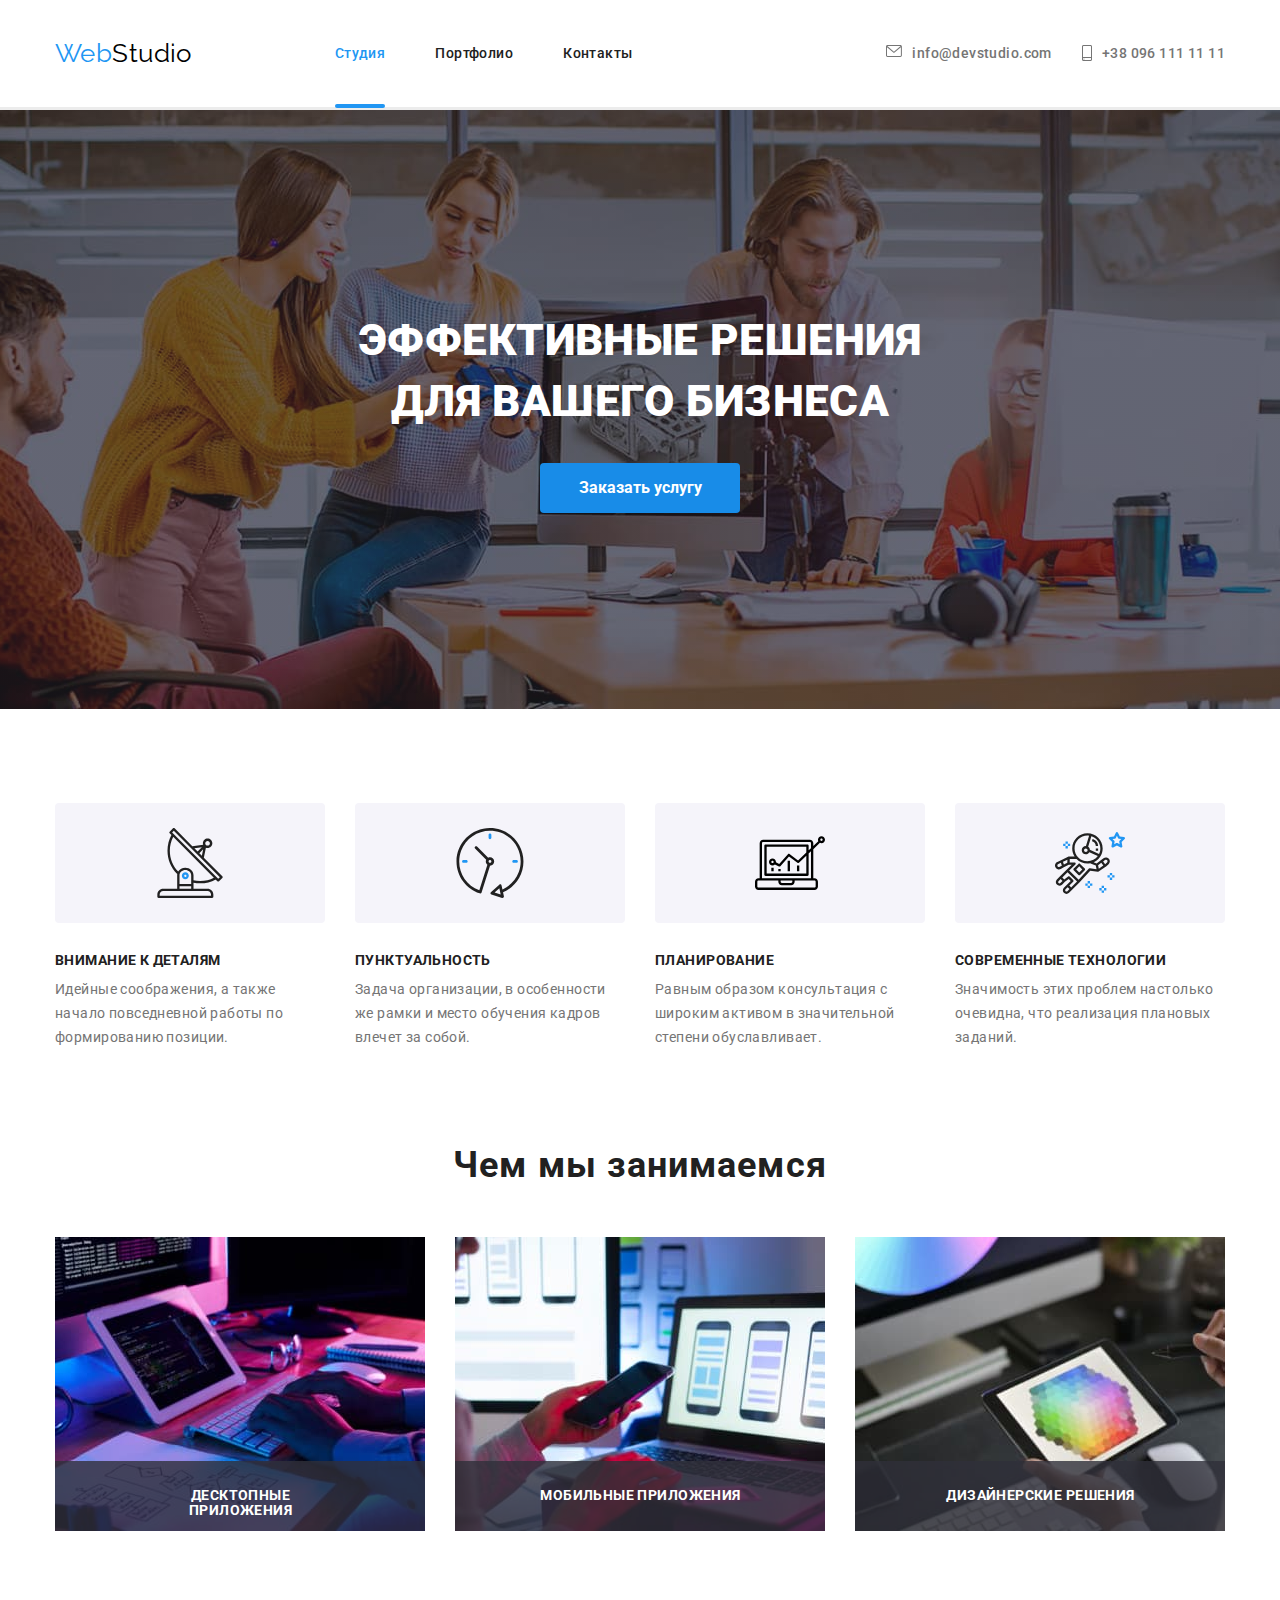
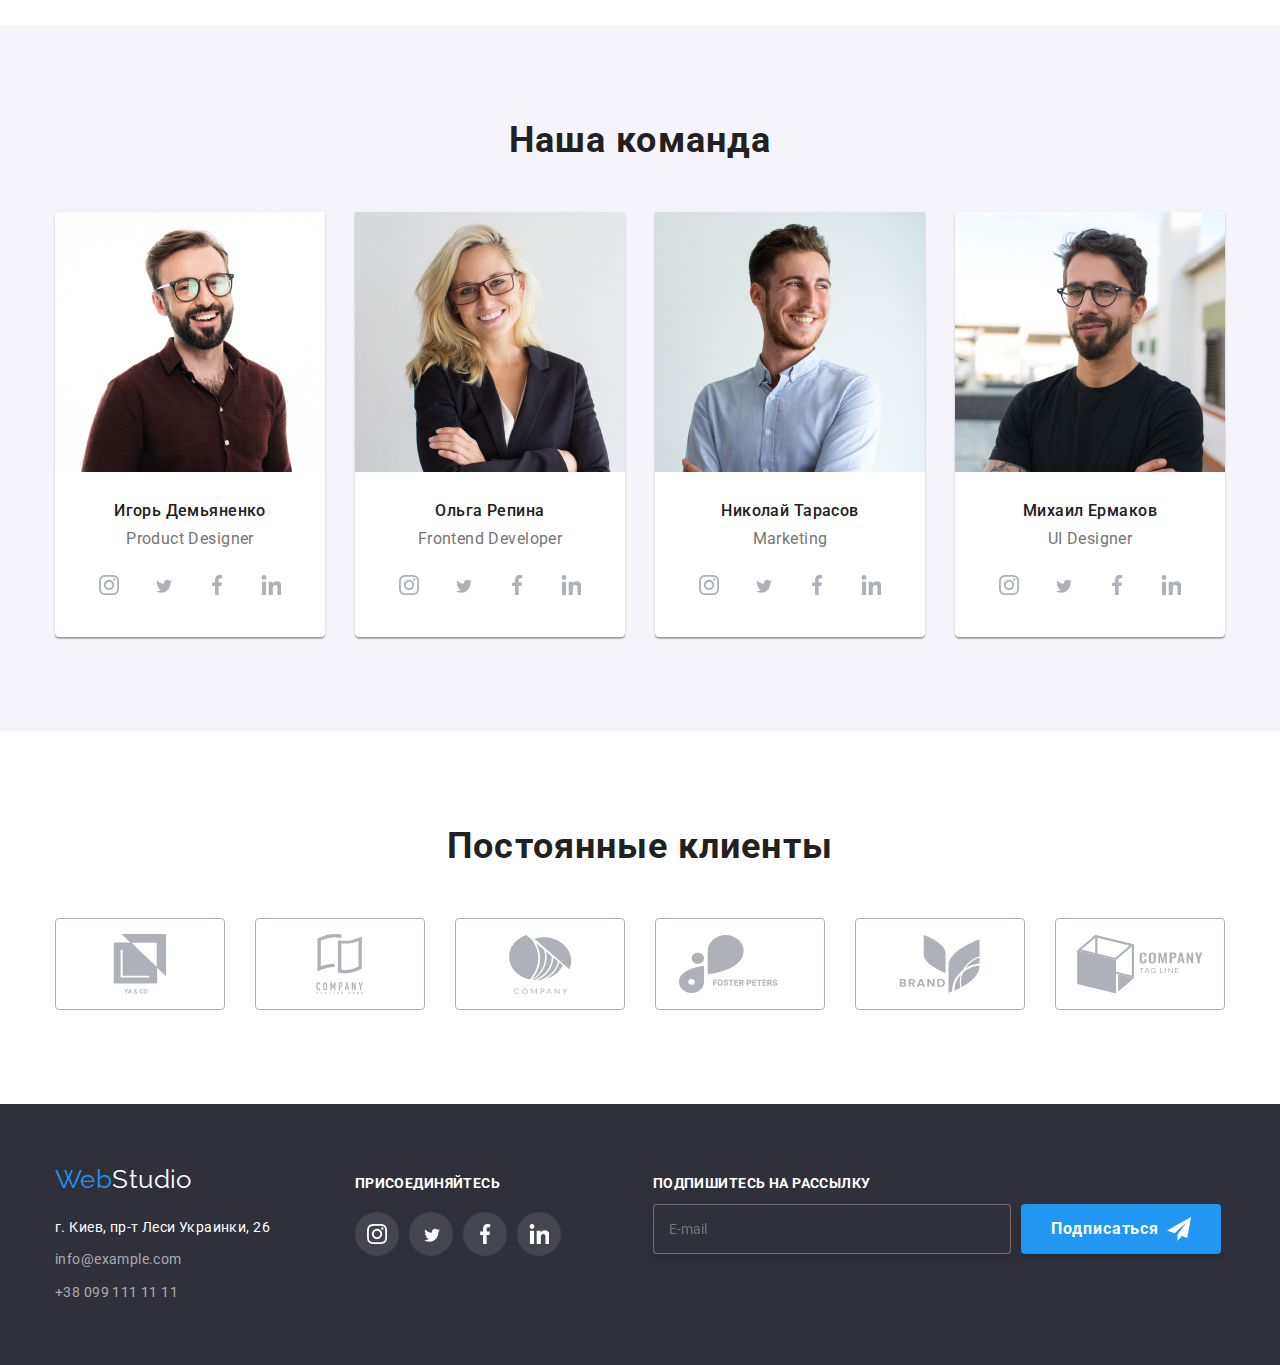
==== commit 81008ee7: "меняю синтаксис" ====
--- a/index.html
+++ b/index.html
@@ -15,7 +15,7 @@
             rel="stylesheet"
             href="https://cdnjs.cloudflare.com/ajax/libs/modern-normalize/1.1.0/modern-normalize.min.css"
         />
-        <link rel="stylesheet" href="./css/styles.css" />
+        <link rel="stylesheet" href="./css/main.min.css">
     </head>
     <body class="body">
         <!--шапка профиля-->
@@ -83,7 +83,7 @@
                 </section>
             </div>
             <!--Особенности-->
-            <section class="section-feature">
+            <section class="section feature">
                 <div class="container">
                     <ul class="feature-list list">
                         <li class="item">
@@ -455,7 +455,7 @@
                 </div>
             </section>
             <!--постоянные клиенты-->
-            <section class="section-clients">
+            <section class="section clients">
                 <div class="clients container">
                     <h2 class="clients-title">Постоянные клиенты</h2>
                     <ul class="clients list">
--- a/css/main.min.css
+++ b/css/main.min.css
@@ -0,0 +1,2 @@
+:root{--primary-text-color: #757575;--title-text-color: #212121;--accent-color: #2196f3;--background-button: #188ce8;--white-color: #ffffff;--icon-clr: ##AFB1B8;--background-color: #e5e5e5;--hero-background-color: #2f303a;--second-accent-color: #000000;--filter-background: #f5f4fa}ul{list-style:none;padding:0;margin:0}button,input,a{outline:none;cursor:pointer}h1,h2,h3,h4,p,ul{margin-top:0;margin-bottom:0}img{display:block}html{box-sizing:border-box}*,*::after,*::before{box-sizing:inherit}body{background-color:var(--white-color);color:var(--primary-text-color);font-family:Roboto, sans-serif;letter-spacing:0.03em;font-weight:400;font-size:14px;line-height:1.7}.section{padding:94px 0px}.header-container{display:flex;justify-content:space-between}.header{padding-top:25px;padding-bottom:25px;border-bottom:2px solid #ECECEC}.logo{color:var(--second-accent-color);font-family:Raleway, cursive;font-size:26px;line-height:1.2;text-decoration:none;margin-right:93px;transition-property:color;transition-duration:250ms;transition-timing-function:cubic-bezier(0.4, 0, 0.2, 1)}.logo:hover,.logo:focus{color:var(--accent-color)}.accent{color:var(--accent-color)}.main-nav{display:flex;align-items:center}.site-nav{display:flex;justify-content:space-between}.site-nav .link{display:block;padding:20px 0 20px 0}.site-nav .item{margin-left:50px}.site-nav .link,.auth-nav .mail,.auth-nav .phone,.site-nav .link-current{color:var(--title-text-color);font-weight:500;font-size:14px;line-height:1.2;text-decoration:none;transition-property:color;transition-duration:250ms;transition-timing-function:cubic-bezier(0.4, 0, 0.2, 1)}.site-nav .link-current{color:var(--accent-color);position:relative}.site-nav .link:hover,.site-nav .link:focus,.link-current:hover,.link-current:focus{color:var(--accent-color)}.link-current::after{position:absolute;content:"";border-color:var(--accent-color);background-color:var(--accent-color);display:block;width:100%;height:4px;bottom:-26px;border-radius:2px}.auth-nav{display:flex;margin-left:auto;align-items:center}.auth-nav .item+.item{margin-left:50px;display:flex}.auth-nav .mail,.auth-nav .phone{color:var(--primary-text-color);text-decoration:none;display:flex;fill:currentColor;padding:20px 0 20px 0;transition-property:color;transition-duration:250ms;transition-timing-function:cubic-bezier(0.4, 0, 0.2, 1)}.auth-item .mail:focus,.auth-item .mail:hover,.auth-item .phone:focus,.auth-item .phone:hover{color:var(--accent-color)}.auth-item{margin-right:30px}.auth-item:last-child{margin-right:0}.auth-icon{margin-right:10px}.hero{display:flex;text-align:center;padding-bottom:200px;border-top:1px solid #ECECEC}.hero-container{padding-top:200px}.overlay-hero{margin-left:auto;margin-right:auto;max-width:1600px;height:600px;background-color:var(--hero-background-color);background-image:linear-gradient(rgba(47,48,58,0.4), rgba(47,48,58,0.4)),url(../images-studio/bgheaderimg.jpg);background-repeat:no-repeat;background-size:cover;background-position:center}.hero-title{margin-top:0;margin-bottom:30px;color:var(--white-color);font-weight:900;font-size:44px;line-height:1.4;text-align:center}.feature-list{display:flex;flex-direction:row;flex-wrap:nowrap}.feature-list .item{width:270px;margin-right:30px}.feature-list .title{color:var(--title-text-color);font-weight:700;font-size:14px;line-height:1.1;text-transform:uppercase;margin-bottom:10px}.feature-list .item:last-child{margin-right:0px}.feature-box{margin-bottom:30px;height:120px;display:flex;justify-content:center;align-items:center;background:#F5F4FA;border-radius:4px}.feature-item{width:70px;height:70px}.works{padding-top:0px}.works-list{display:flex;justify-content:space-between}.works-cover{position:relative;display:flex;justify-content:center;align-items:center}.works-text{position:absolute;left:100px;font-weight:700;font-size:14px;line-height:1.1;text-align:center;letter-spacing:0.03em;text-align:center;background-color:rgba(47,48,58,0.8);text-transform:uppercase;color:#FFFFFF;width:370px;height:70px;left:0;bottom:0;padding:27px 82px 27px 83px}.overlay{position:absolute;top:0;width:100%;height:100%;color:var(--white-color);background:rgba(33,150,243,0.9);padding:63px 24px;transform:translateY(100%);transition:transform 250ms;transition-duration:cubic-bezier(0.4, 0, 0.2, 1)}.team{display:flex;background-color:#F5F4FA;margin-bottom:0}.team-card{background-color:var(--white-color);margin-right:30px;border-radius:0px 0px 4px 4px;box-shadow:0px 1px 3px rgba(0,0,0,0.12),0px 1px 1px rgba(0,0,0,0.14),0px 2px 1px rgba(0,0,0,0.2)}.team-card:last-child{margin-right:0px}.team-list{display:flex}.team-wrap{border-radius:0px 0px 4px 4px;padding-top:30px;padding-bottom:30px}.team-item{color:var(--title-text-color);font-weight:500;font-size:16px;line-height:1.1;margin-bottom:10px;text-align:center}.description{font-size:16px;line-height:1.1;text-align:center;margin-bottom:16px}.master-social-list{display:flex;list-style:none;align-items:center;padding-left:32px}.master-social-item{margin-right:10px}.master-social-item:last-child{margin-right:0px}.master-social-link{width:44px;height:44px;border-radius:50%;display:flex;background-color:var(--white-color);justify-content:center;align-items:center;color:var(--white-color);transition-property:background-color;transition-duration:250ms;transition-timing-function:cubic-bezier(0.4, 0, 0.2, 1)}.master-social-link:hover,.master-social-link:focus{background-color:var(--accent-color)}.master-social-icon{fill:#AFB1B8}.master-social-link:hover svg,.master-social-link:focus svg{fill:var(--white-color)}.clients .list{display:flex}.clients-item{margin-right:30px}.clients-item:last-child{margin-right:0}.clients-link{display:flex;justify-content:center;align-items:center;width:170px;height:92px;border:1px solid #AFB1B8;border-radius:4px;fill:#AFB1B8;transition-property:fill, border-color;transition-duration:250ms;transition-timing-function:cubic-bezier(0.4, 0, 0.2, 1)}.clients-link:hover,.clients-link:focus,.clients-link:hover,.clients-link:focus{fill:var(--accent-color);border-color:var(--accent-color)}.footer-container{display:flex;align-items:baseline}.footer{background-color:var(--hero-background-color);padding-top:60px;padding-bottom:60px}.footer .logo{color:var(--white-color);margin-bottom:20px;display:flex;text-decoration:none;transition-property:color;transition-duration:250ms;transition-timing-function:cubic-bezier(0.4, 0, 0.2, 1)}.footer .logo:hover{color:var(--accent-color)}.footer-address,.footer-mail,.footer-phone{color:var(--white-color);font-style:normal;font-size:14px;line-height:1.7}.footer-mail,.footer-phone{color:rgba(255,255,255,0.6);display:block;text-decoration:none;transition-property:color;transition-duration:250ms;transition-timing-function:cubic-bezier(0.4, 0, 0.2, 1)}.footer-mail:hover,.footer-mail:hover,.footer-mail:focus,.footer-mail:focus,.footer-phone:hover,.footer-phone:hover,.footer-phone:focus,.footer-phone:focus{color:var(--accent-color)}.footer-address,.footer-mail{margin-bottom:9px}.footer-join{margin-left:70px}.join-title{color:var(--white-color);font-weight:700;font-size:14px;line-height:1.1}.footer .master-social-list{width:205px;margin-top:20px;padding:0px}.footer .master-social-link{background:rgba(255,255,255,0.1);transition-property:background-color;transition-duration:250ms;transition-timing-function:cubic-bezier(0.4, 0, 0.2, 1)}.footer .master-social-icon{fill:var(--white-color)}.master-social-link:hover,.master-social-link:focus{background-color:var(--accent-color)}.filter-list .title{color:var(--title-text-color);font-weight:700;font-size:18px;line-height:2}.filter-container{display:flex;flex-wrap:wrap}.filter-wrap{padding:20px 24px;border:1px solid #EEEEEE;border-top:0px}.filter-modal{position:relative;overflow:hidden}.filter-item:hover .overlay{transform:translateY(0%)}.overlay{position:absolute;top:0;width:100%;height:100%;color:var(--white-color);background:rgba(33,150,243,0.9);padding:63px 24px;transform:translateY(100%);transition-property:background-color,color,translateY(100%);transition-duration:250ms;transition-timing-function:cubic-bezier(0.4, 0, 0.2, 1)}.filter-list{display:flex;flex-wrap:wrap}.filter-item{width:370px;font-size:16px;line-height:1.8;margin-right:30px;margin-bottom:30px;width:370px;width:calc((100% - 2 * 30px) / 3);transition-property:box-shadow;transition-duration:250ms;transition-timing-function:cubic-bezier(0.4, 0, 0.2, 1)}.filter-item:hover,.filter-item:focus{box-shadow:0px 1px 1px rgba(0,0,0,0.12),0px 4px 4px rgba(0,0,0,0.06),1px 4px 6px rgba(0,0,0,0.16)}.filter-item:nth-child(3n){margin-right:0}.filter-item:nth-last-child(-n+3){margin-bottom:0}.buttons{color:var(--title-text-color);background-color:var(--filter-background);font-family:inherit;font-weight:500;font-size:16px;line-height:1.6;padding:6px 22px;border-radius:4px;border-color:transparent;min-height:38px;cursor:pointer;transition-property:background-color, box-shadow;transition-duration:250ms;transition-timing-function:cubic-bezier(0.4, 0, 0.2, 1)}.buttons:hover,.buttons:focus{color:var(--white-color);background-color:var(--accent-color);box-shadow:0px 4px 4px rgba(0,0,0,0.25)}.buttons-filter{display:flex;justify-content:center;margin-bottom:50px}.btn-item{margin-right:8px}.btn-item:last-child{margin-right:0px}.logo{color:var(--second-accent-color);font-family:Raleway, cursive;font-size:26px;line-height:1.2;text-decoration:none;margin-right:93px;transition-property:color;transition-duration:250ms;transition-timing-function:cubic-bezier(0.4, 0, 0.2, 1)}.logo .accent{color:var(--accent-color)}.logo:hover,.logo:focus{color:var(--accent-color)}.backdrop{position:fixed;left:0px;top:0px;width:100%;height:100%;background-color:rgba(0,0,0,0.2);transition:opacity 300ms linear}.backdrop.is-hidden{visibility:hidden;pointer-events:none;opacity:0}.container{width:1200px;padding-left:15px;padding-right:15px;margin-left:auto;margin-right:auto}.modal{position:absolute;top:50%;left:50%;transform:translate(-50%, -50%);padding:40px;width:528px;min-height:581px;background-color:var(--white-color);box-shadow:0px 1px 3px rgba(0,0,0,0.12),0px 1px 1px rgba(0,0,0,0.14),0px 2px 1px rgba(0,0,0,0.2);border-radius:4px}.btn-close{position:absolute;right:10px;top:10px;width:30px;height:30px;padding:8px;border-radius:50%;background:var(--white-color);border:1px solid rgba(0,0,0,0.1);display:flex;justify-content:center;align-items:center;outline:none}.form-conect{width:448px;min-height:342px;transition:border 250ms}.form-title{width:448px;height:23px;margin-bottom:12px;font-weight:700;font-size:20px;line-height:1.1;text-align:center;letter-spacing:0.03em;color:var(--second-accent-color);top:40px;left:40px}.label{display:block;position:relative}.input-form,.comment{padding-left:40px;width:100%;height:40px;border:1px solid rgba(33,33,33,0.2);border-radius:4px;transition:border 250ms cubic-bezier(0.4, 0, 0.2, 1)}.input-form:focus,.input-form:focus,.comment:focus,.comment:focus{border:1px solid var(--accent-color)}.input-form:focus+.input-icon{fill:var(--accent-color)}.form-modal{margin-bottom:10px}.comment{outline:none;resize:none;height:120px;padding:15px;font-size:14px;line-height:1.1px;letter-spacing:0.01em;color:rgba(117,117,117,0.5)}.comment::placeholder{font-weight:400;font-size:14px;line-height:1.1px;letter-spacing:0.01em;color:rgba(117,117,117,0.5)}.input-wrap{position:relative}.input-icon{position:absolute;width:18px;height:18px;top:50%;left:15px;transform:translateY(-50%);fill:var(--second-accent-color)}.checktext{font-size:14px;line-height:1.7;color:var(--primary-text-color);display:flex;align-items:center;margin-left:8px;margin-top:10px;margin-bottom:30px}.checktext span{width:16px;height:15px;border:2px solid var(--title-text-color);border-radius:2px;margin-right:5px;display:flex;align-items:center;justify-content:center}.modal-checkbox:checked+.checktext svg{fill:var(--white-color);background-color:var(--accent-color)}.modal-checkbox:checked+.checktext span{background-color:var(--accent-color);border-color:transparent}.icon-check{fill:transparent}.modal-checkbox.visually-hidden{visibility:hidden;position:absolute}.agree-link{color:var(--accent-color);text-decoration:underline}.button-send{display:flex;align-items:center;justify-content:center;width:200px;height:50px;margin:0 auto;outline:none;background-color:var(--accent-color);font-weight:700;font-size:16px;line-height:1.8;letter-spacing:0.06em;color:var(--white-color);border-color:transparent;box-shadow:0px 1px 3px rgba(0,0,0,0.12),0px 1px 1px rgba(0,0,0,0.14),0px 2px 1px rgba(0,0,0,0.2);border-radius:4px;cursor:pointer;transition:box-shadow 250ms cubic-bezier(0.4, 0, 0.2, 1)}.button-send:hover,.button-send:focus{box-shadow:0px 4px 4px rgba(0,0,0,0.25)}.hero-button{display:block;border-radius:4px;border:4px transparent;color:var(--white-color);background-color:var(--background-button);width:200px;height:50px;font-family:inherit;font-weight:700;font-size:16px;line-height:1.8;margin:0 auto;transition-property:background-color,color,2250ms cubic-bezier(0.4, 0, 0.2, 1)}.hero-button:hover,.hero-button:focus{color:var(--accent-color);background-color:var(--white-color)}.subscribe{margin-left:93px;display:inline-block}.subscribe .subscribe-form{display:flex}.subscribe-title{font-weight:700;font-size:14px;line-height:1.1px;letter-spacing:0.03em;text-transform:uppercase;margin-bottom:20px;color:var(--white-color)}.subscribe-input{width:358px;height:50px;margin-right:10px;padding-left:15px;background-color:var(--hero-background-color);border:1px solid rgba(255,255,255,0.3);filter:drop-shadow(0px 4px 4px rgba(0,0,0,0.15));border-radius:4px;font-size:14px;color:var(--white-color)}.subscribe-input:focus{border-color:var(--accent-color)}.submit{position:relative;width:200px;height:50px;background-color:var(--accent-color);box-shadow:0px 4px 4px rgba(0,0,0,0.15);border-radius:4px;border-color:transparent;font-weight:700;font-size:16px;line-height:1.8;align-items:center;text-align:start;padding-left:28px;letter-spacing:0.06em;color:var(--white-color);transition-property:border-color;transition-duration:250ms;transition-timing-function:cubic-bezier(0.4, 0, 0.2, 1)}.submit :focus{border-color:var(--accent-color)}.tg-icon{position:absolute;top:11px;right:28px}.works-title,.team-title,.clients-title{margin-bottom:50px;color:var(--title-text-color);font-weight:700;font-size:36px;line-height:1.2;letter-spacing:0.03em;text-align:center}.section .title{color:var(--title-text-color);font-weight:700;font-size:14px;line-height:1.1}
+/*# sourceMappingURL=main.min.css.map */